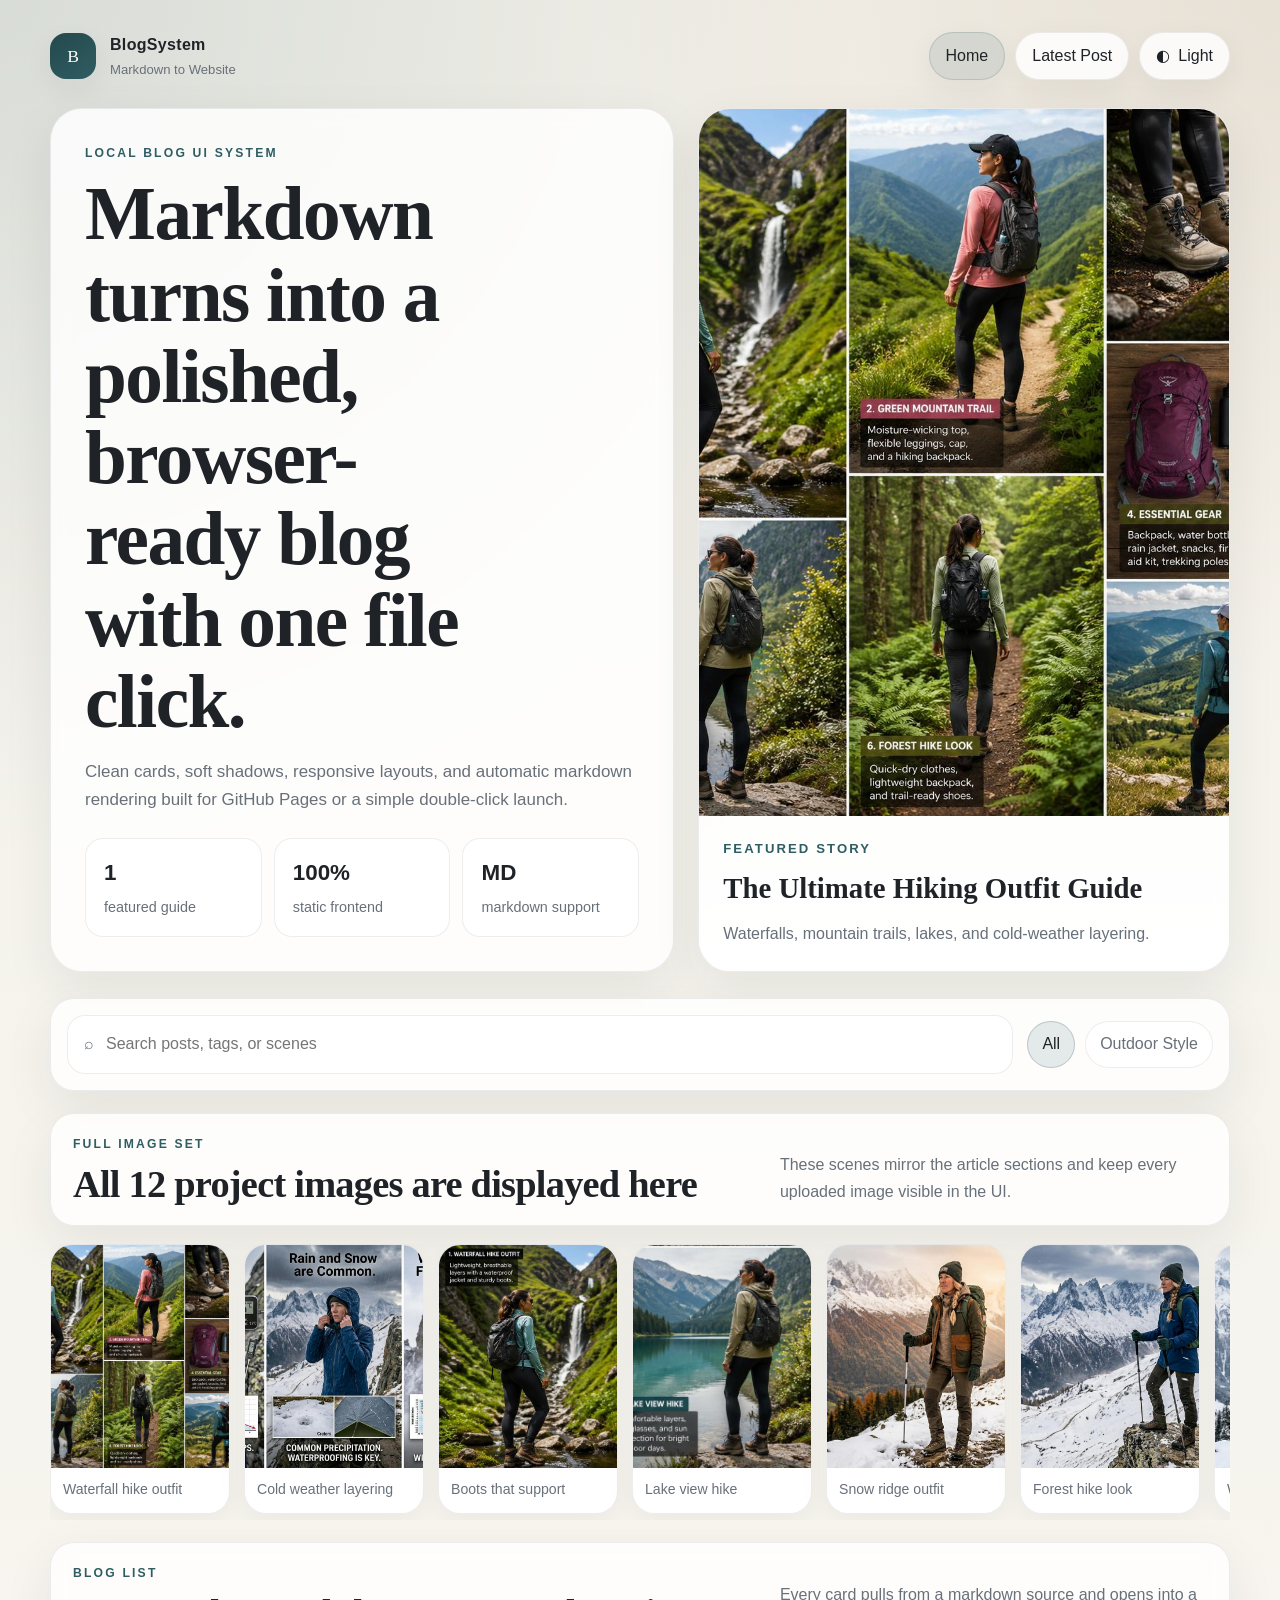
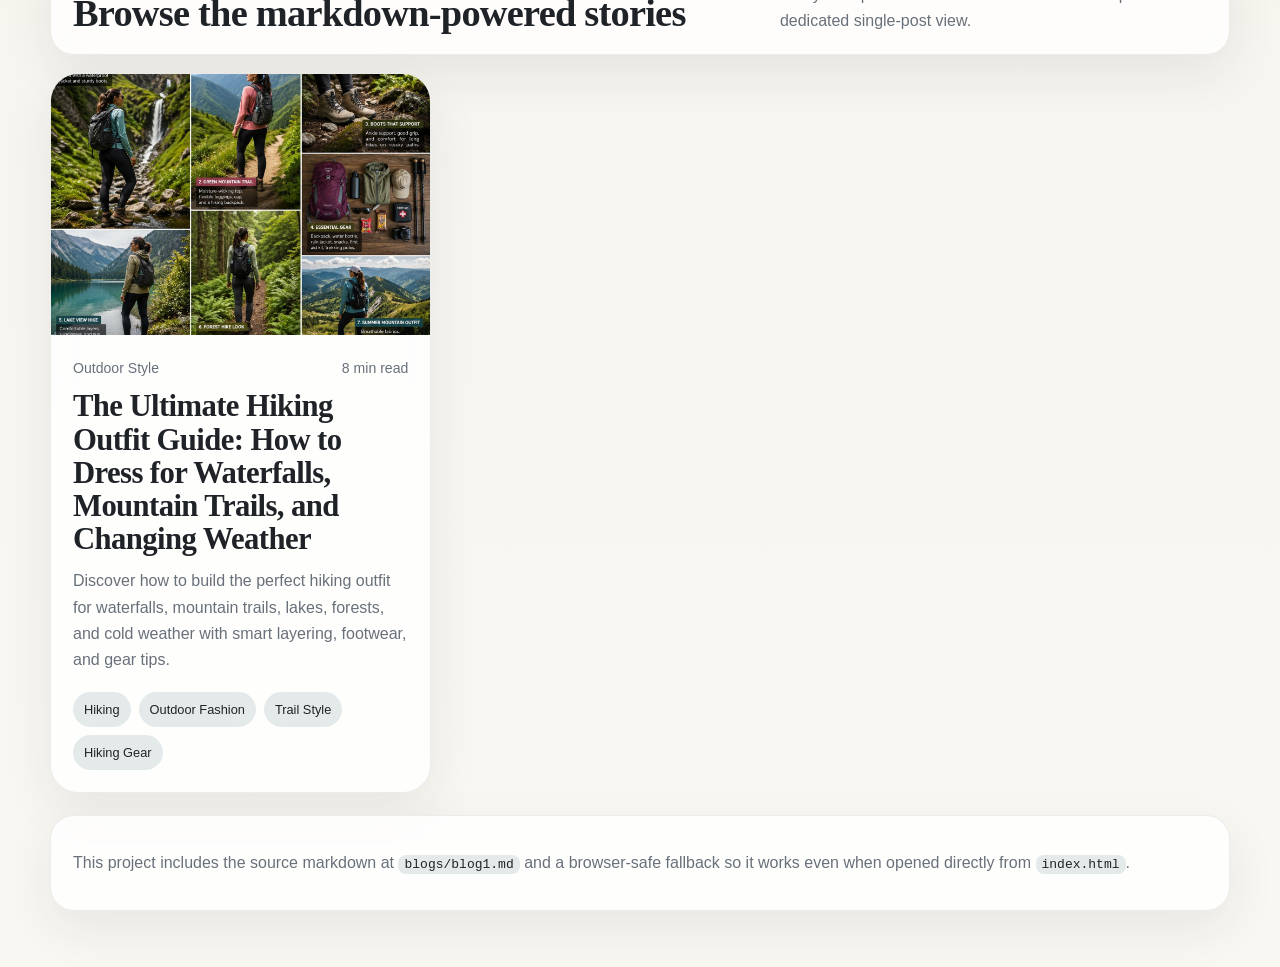
==== index.html @ ffedfe42 "blog system" ====
<!DOCTYPE html>
<html lang="en">
<head>
  <meta charset="UTF-8">
  <meta name="viewport" content="width=device-width, initial-scale=1.0">
  <title>Blog System | Outdoor Adventure Stories</title>
  <meta name="description" content="A local blog UI system that turns markdown into a beautiful, responsive hiking story website.">
  <meta property="og:title" content="Blog System | Outdoor Adventure Stories">
  <meta property="og:description" content="A clean Pinterest-style local blog interface powered by markdown content.">
  <meta property="og:type" content="website">
  <meta property="og:image" content="images/image1.jpg">
  <meta name="twitter:card" content="summary_large_image">
  <meta name="theme-color" content="#f4f1ea">
  <link rel="stylesheet" href="css/style.css">
</head>
<body data-page="home">
  <div class="page-shell">
    <header class="topbar">
      <a class="brand" href="index.html" aria-label="Blog system home">
        <span class="brand-mark">B</span>
        <span>
          <strong>BlogSystem</strong>
          <small>Markdown to Website</small>
        </span>
      </a>
      <nav class="topbar-actions">
        <a href="index.html" class="nav-link is-active">Home</a>
        <a href="post.html?slug=hiking-outfit-guide-weather-layering" class="nav-link">Latest Post</a>
        <button class="theme-toggle" type="button" data-theme-toggle aria-label="Toggle theme">
          <span class="theme-toggle-icon" aria-hidden="true">◐</span>
          <span data-theme-label>Light</span>
        </button>
      </nav>
    </header>

    <main>
      <section class="hero">
        <div class="hero-copy">
          <p class="eyebrow">Local Blog UI System</p>
          <h1>Markdown turns into a polished, browser-ready blog with one file click.</h1>
          <p class="hero-text">
            Clean cards, soft shadows, responsive layouts, and automatic markdown rendering built for GitHub Pages or a simple double-click launch.
          </p>
          <div class="hero-meta">
            <div>
              <strong>1</strong>
              <span>featured guide</span>
            </div>
            <div>
              <strong>100%</strong>
              <span>static frontend</span>
            </div>
            <div>
              <strong>MD</strong>
              <span>markdown support</span>
            </div>
          </div>
        </div>
        <div class="hero-visual">
          <div class="hero-card">
            <img src="images/image1.jpg" alt="Collage of hiking outfit ideas near waterfalls, trails, and mountains" data-fallback>
            <div class="hero-card-body">
              <p>Featured story</p>
              <h2>The Ultimate Hiking Outfit Guide</h2>
              <span>Waterfalls, mountain trails, lakes, and cold-weather layering.</span>
            </div>
          </div>
        </div>
      </section>

      <section class="toolbar" aria-label="Blog controls">
        <label class="search-box">
          <span aria-hidden="true">⌕</span>
          <input type="search" placeholder="Search posts, tags, or scenes" data-search>
        </label>
        <div class="filter-chips" data-filters></div>
      </section>

      <section class="visual-reel">
        <div class="section-heading">
          <div>
            <p class="eyebrow">Full image set</p>
            <h2>All 12 project images are displayed here</h2>
          </div>
          <p>These scenes mirror the article sections and keep every uploaded image visible in the UI.</p>
        </div>
        <div class="reel-grid" data-story-reel></div>
      </section>

      <section class="section-heading">
        <div>
          <p class="eyebrow">Blog list</p>
          <h2>Browse the markdown-powered stories</h2>
        </div>
        <p>Every card pulls from a markdown source and opens into a dedicated single-post view.</p>
      </section>

      <section class="post-grid" data-post-grid aria-live="polite"></section>

      <section class="footer-note">
        <p>
          This project includes the source markdown at <code>blogs/blog1.md</code> and a browser-safe fallback so it works even when opened directly from <code>index.html</code>.
        </p>
      </section>
    </main>
  </div>

  <script src="js/app.js" defer></script>
</body>
</html>
---- css/style.css ----
:root {
  --bg: #f4f1ea;
  --bg-soft: #f9f7f2;
  --surface: rgba(255, 255, 255, 0.82);
  --surface-strong: #ffffff;
  --text: #1f2328;
  --muted: #68707a;
  --border: rgba(31, 35, 40, 0.08);
  --shadow: 0 18px 50px rgba(31, 35, 40, 0.08);
  --shadow-soft: 0 10px 30px rgba(31, 35, 40, 0.06);
  --accent: #2f5d62;
  --accent-strong: #24494d;
  --accent-soft: rgba(47, 93, 98, 0.12);
  --card-radius: 26px;
  --content-width: 1180px;
  --serif: "Iowan Old Style", "Palatino Linotype", "Book Antiqua", Georgia, serif;
  --sans: "Avenir Next", "Segoe UI", "Trebuchet MS", sans-serif;
}

[data-theme="dark"] {
  --bg: #0f1417;
  --bg-soft: #141b1f;
  --surface: rgba(20, 27, 31, 0.84);
  --surface-strong: #182126;
  --text: #eff3f1;
  --muted: #9da8a6;
  --border: rgba(255, 255, 255, 0.08);
  --shadow: 0 18px 50px rgba(0, 0, 0, 0.35);
  --shadow-soft: 0 10px 30px rgba(0, 0, 0, 0.24);
  --accent: #93b7b3;
  --accent-strong: #cae1de;
  --accent-soft: rgba(147, 183, 179, 0.12);
}

* {
  box-sizing: border-box;
}

html {
  scroll-behavior: smooth;
}

body {
  margin: 0;
  color: var(--text);
  background:
    radial-gradient(circle at top left, rgba(47, 93, 98, 0.14), transparent 30%),
    radial-gradient(circle at top right, rgba(152, 124, 89, 0.14), transparent 24%),
    linear-gradient(180deg, var(--bg) 0%, var(--bg-soft) 100%);
  font-family: var(--sans);
  line-height: 1.65;
}

body::before {
  content: "";
  position: fixed;
  inset: 0;
  pointer-events: none;
  background-image: linear-gradient(rgba(255, 255, 255, 0.18) 1px, transparent 1px), linear-gradient(90deg, rgba(255, 255, 255, 0.18) 1px, transparent 1px);
  background-size: 42px 42px;
  mask-image: linear-gradient(180deg, rgba(0, 0, 0, 0.12), transparent 80%);
  opacity: 0.2;
}

img {
  max-width: 100%;
  display: block;
}

a {
  color: inherit;
  text-decoration: none;
}

button,
input {
  font: inherit;
}

.page-shell {
  width: min(var(--content-width), calc(100% - 32px));
  margin: 0 auto;
  padding: 22px 0 56px;
  position: relative;
  z-index: 1;
}

.topbar {
  display: flex;
  align-items: center;
  justify-content: space-between;
  gap: 18px;
  padding: 10px 0 28px;
}

.brand {
  display: inline-flex;
  align-items: center;
  gap: 14px;
}

.brand-mark {
  width: 46px;
  height: 46px;
  border-radius: 16px;
  display: grid;
  place-items: center;
  color: white;
  background: linear-gradient(145deg, var(--accent-strong), var(--accent));
  box-shadow: var(--shadow-soft);
  font-family: var(--serif);
  font-size: 1.1rem;
}

.brand strong,
.brand small {
  display: block;
}

.brand strong {
  font-size: 1rem;
  letter-spacing: 0.02em;
}

.brand small {
  color: var(--muted);
  font-size: 0.82rem;
}

.topbar-actions {
  display: flex;
  align-items: center;
  gap: 10px;
  flex-wrap: wrap;
}

.nav-link,
.theme-toggle {
  border: 1px solid var(--border);
  background: var(--surface);
  color: var(--text);
  border-radius: 999px;
  padding: 10px 16px;
  box-shadow: var(--shadow-soft);
  transition: transform 180ms ease, border-color 180ms ease, background 180ms ease;
}

.nav-link:hover,
.theme-toggle:hover {
  transform: translateY(-1px);
  border-color: rgba(47, 93, 98, 0.22);
}

.nav-link.is-active {
  background: var(--accent-soft);
  border-color: rgba(47, 93, 98, 0.18);
}

.theme-toggle {
  display: inline-flex;
  align-items: center;
  gap: 8px;
}

.theme-toggle-icon {
  font-size: 1rem;
}

.hero {
  display: grid;
  grid-template-columns: 1.08fr 0.92fr;
  gap: 24px;
  align-items: stretch;
  margin-bottom: 26px;
}

.hero-copy,
.hero-visual,
.toolbar,
.sidebar-card,
.footer-note,
.post-article,
.post-card,
.section-heading {
  border: 1px solid var(--border);
  background: var(--surface);
  backdrop-filter: blur(10px);
  box-shadow: var(--shadow);
}

.hero-copy {
  border-radius: calc(var(--card-radius) + 6px);
  padding: 34px;
  display: flex;
  flex-direction: column;
  justify-content: center;
}

.eyebrow {
  margin: 0 0 10px;
  text-transform: uppercase;
  letter-spacing: 0.18em;
  color: var(--accent);
  font-size: 0.76rem;
  font-weight: 700;
}

.hero h1,
.section-heading h2,
.post-title,
.post-article h1,
.post-article h2,
.post-article h3 {
  font-family: var(--serif);
  line-height: 1.08;
  letter-spacing: -0.02em;
}

.hero h1 {
  margin: 0;
  font-size: clamp(2.6rem, 6vw, 4.7rem);
  max-width: 11ch;
}

.hero-text {
  font-size: 1.06rem;
  color: var(--muted);
  max-width: 60ch;
  margin: 16px 0 0;
}

.hero-meta {
  display: grid;
  grid-template-columns: repeat(3, minmax(0, 1fr));
  gap: 12px;
  margin-top: 24px;
}

.hero-meta div {
  border-radius: 18px;
  padding: 16px 18px;
  background: var(--surface-strong);
  border: 1px solid var(--border);
}

.hero-meta strong {
  display: block;
  font-size: 1.4rem;
  margin-bottom: 2px;
}

.hero-meta span {
  color: var(--muted);
  font-size: 0.9rem;
}

.hero-visual {
  border-radius: calc(var(--card-radius) + 6px);
  overflow: hidden;
  min-height: 100%;
}

.hero-card {
  height: 100%;
  display: grid;
  grid-template-rows: 1fr auto;
}

.hero-card img {
  width: 100%;
  height: 100%;
  object-fit: cover;
  min-height: 320px;
}

.hero-card-body {
  padding: 22px 24px 24px;
  background: linear-gradient(180deg, rgba(255, 255, 255, 0.18), rgba(255, 255, 255, 0.92));
}

[data-theme="dark"] .hero-card-body {
  background: linear-gradient(180deg, rgba(24, 33, 38, 0.1), rgba(24, 33, 38, 0.96));
}

.hero-card-body p {
  margin: 0 0 6px;
  color: var(--accent);
  font-size: 0.82rem;
  text-transform: uppercase;
  letter-spacing: 0.16em;
  font-weight: 700;
}

.hero-card-body h2 {
  margin: 0;
  font-family: var(--serif);
  font-size: 1.8rem;
}

.hero-card-body span {
  color: var(--muted);
  display: block;
  margin-top: 8px;
}

.toolbar {
  border-radius: 24px;
  padding: 16px;
  margin-bottom: 22px;
  display: flex;
  align-items: center;
  justify-content: space-between;
  gap: 14px;
}

.search-box {
  flex: 1 1 280px;
  display: flex;
  align-items: center;
  gap: 10px;
  padding: 14px 16px;
  border-radius: 18px;
  background: var(--surface-strong);
  border: 1px solid var(--border);
}

.search-box span {
  color: var(--muted);
}

.search-box input {
  width: 100%;
  border: 0;
  outline: 0;
  background: transparent;
  color: var(--text);
}

.filter-chips {
  display: flex;
  gap: 10px;
  flex-wrap: wrap;
}

.chip {
  border: 1px solid var(--border);
  background: var(--surface-strong);
  color: var(--muted);
  border-radius: 999px;
  padding: 9px 14px;
  cursor: pointer;
  transition: all 180ms ease;
}

.chip:hover,
.chip.is-active {
  color: var(--text);
  border-color: rgba(47, 93, 98, 0.24);
  background: var(--accent-soft);
}

.section-heading {
  border-radius: 24px;
  padding: 20px 22px;
  margin-bottom: 18px;
  display: flex;
  gap: 20px;
  justify-content: space-between;
  align-items: end;
}

.section-heading h2 {
  margin: 0;
  font-size: clamp(1.7rem, 3vw, 2.4rem);
}

.section-heading p:last-child {
  margin: 0;
  max-width: 48ch;
  color: var(--muted);
}

.visual-reel {
  margin-bottom: 22px;
}

.reel-grid,
.gallery-grid {
  display: grid;
  gap: 14px;
}

.reel-grid {
  grid-template-columns: repeat(12, minmax(180px, 1fr));
  overflow-x: auto;
  padding-bottom: 6px;
}

.reel-card,
.gallery-card {
  margin: 0;
  border-radius: 22px;
  overflow: hidden;
  background: var(--surface-strong);
  border: 1px solid var(--border);
  box-shadow: var(--shadow-soft);
}

.reel-card {
  min-width: 180px;
}

.reel-card img,
.gallery-card img {
  width: 100%;
  display: block;
  object-fit: cover;
}

.reel-card img {
  aspect-ratio: 4 / 5;
}

.gallery-card img {
  aspect-ratio: 4 / 3;
}

.reel-card figcaption,
.gallery-card figcaption {
  padding: 10px 12px 12px;
  font-size: 0.88rem;
  color: var(--muted);
}

.gallery-heading {
  margin-top: 22px;
}

.gallery-grid {
  grid-template-columns: repeat(auto-fit, minmax(180px, 1fr));
}

.post-grid {
  column-count: 1;
  column-gap: 18px;
}

.post-card {
  break-inside: avoid;
  border-radius: 28px;
  overflow: hidden;
  margin-bottom: 18px;
  display: block;
  transform: translateZ(0);
}

.post-card:hover .post-image img {
  transform: scale(1.03);
}

.post-image {
  aspect-ratio: 16 / 11;
  overflow: hidden;
  background: linear-gradient(135deg, rgba(47, 93, 98, 0.18), rgba(152, 124, 89, 0.18));
}

.post-image img {
  width: 100%;
  height: 100%;
  object-fit: cover;
  transition: transform 280ms ease;
}

.post-content {
  padding: 22px;
}

.post-meta {
  display: flex;
  justify-content: space-between;
  gap: 14px;
  color: var(--muted);
  font-size: 0.88rem;
  margin-bottom: 10px;
}

.post-title {
  margin: 0;
  font-size: clamp(1.55rem, 2.4vw, 2rem);
}

.post-excerpt {
  margin: 12px 0 0;
  color: var(--muted);
}

.post-tags {
  display: flex;
  flex-wrap: wrap;
  gap: 8px;
  margin-top: 18px;
}

.tag {
  border-radius: 999px;
  padding: 7px 11px;
  background: var(--accent-soft);
  color: var(--text);
  font-size: 0.8rem;
}

.footer-note {
  margin-top: 22px;
  border-radius: 24px;
  padding: 18px 22px;
  color: var(--muted);
}

.footer-note code,
.sidebar-card code {
  background: var(--accent-soft);
  color: var(--text);
  padding: 2px 6px;
  border-radius: 8px;
}

.post-layout {
  display: grid;
  grid-template-columns: minmax(0, 1fr) 320px;
  gap: 22px;
  align-items: start;
}

.post-article {
  border-radius: 30px;
  overflow: hidden;
}

.post-hero {
  padding: 34px 34px 0;
}

.post-banner {
  margin-top: 22px;
  overflow: hidden;
  border-radius: 28px;
  aspect-ratio: 16 / 9;
  border: 1px solid var(--border);
  background: linear-gradient(135deg, rgba(47, 93, 98, 0.2), rgba(152, 124, 89, 0.2));
}

.post-banner img {
  width: 100%;
  height: 100%;
  object-fit: cover;
}

.post-intro {
  padding: 22px 34px 6px;
  color: var(--muted);
}

.post-body {
  padding: 10px 34px 36px;
}

.post-article h1 {
  margin: 12px 0 0;
  font-size: clamp(2.35rem, 5vw, 4.2rem);
}

.post-article h2 {
  margin: 2.2rem 0 0.8rem;
  font-size: clamp(1.5rem, 3vw, 2.25rem);
}

.post-article h3 {
  margin: 1.6rem 0 0.5rem;
  font-size: 1.25rem;
}

.post-article p,
.post-article ul,
.post-article ol {
  margin: 0 0 1rem;
  color: var(--text);
}

.post-article ul,
.post-article ol {
  padding-left: 1.25rem;
}

.post-article li + li {
  margin-top: 0.45rem;
}

.post-article strong {
  font-weight: 700;
}

.article-figure {
  margin: 1.4rem 0 1.8rem;
  border-radius: 24px;
  overflow: hidden;
  border: 1px solid var(--border);
  box-shadow: var(--shadow-soft);
  background: var(--surface-strong);
}

.article-figure img {
  width: 100%;
  max-height: 540px;
  object-fit: cover;
}

.article-figure figcaption {
  padding: 12px 16px;
  color: var(--muted);
  font-size: 0.92rem;
}

.story-gallery {
  padding: 0 34px 34px;
}

.sidebar-card {
  border-radius: 24px;
  padding: 20px;
  margin-bottom: 16px;
}

.accent-card {
  background:
    radial-gradient(circle at top right, rgba(47, 93, 98, 0.18), transparent 36%),
    var(--surface);
}

.toc {
  display: grid;
  gap: 10px;
}

.toc a {
  color: var(--muted);
  padding: 10px 12px;
  border-radius: 14px;
  background: var(--surface-strong);
  border: 1px solid transparent;
}

.toc a:hover {
  color: var(--text);
  border-color: var(--border);
}

.toc a.is-active {
  color: var(--text);
  background: var(--accent-soft);
  border-color: rgba(47, 93, 98, 0.18);
}

.back-link {
  display: inline-flex;
  justify-content: center;
  width: 100%;
  padding: 14px 16px;
  border-radius: 999px;
  background: var(--accent-strong);
  color: white;
  box-shadow: var(--shadow-soft);
}

.empty-state {
  padding: 32px 24px;
  border-radius: 24px;
  text-align: center;
  color: var(--muted);
  border: 1px dashed var(--border);
  background: var(--surface);
}

.visually-hidden {
  position: absolute;
  width: 1px;
  height: 1px;
  margin: -1px;
  padding: 0;
  overflow: hidden;
  clip: rect(0, 0, 0, 0);
  border: 0;
}

@media (min-width: 720px) {
  .post-grid {
    column-count: 2;
  }
}

@media (min-width: 1080px) {
  .post-grid {
    column-count: 3;
  }
}

@media (max-width: 1024px) {
  .hero,
  .post-layout {
    grid-template-columns: 1fr;
  }

  .post-sidebar {
    order: -1;
    display: grid;
    grid-template-columns: repeat(2, minmax(0, 1fr));
    gap: 16px;
  }

  .post-sidebar .sidebar-card {
    margin: 0;
  }
}

@media (max-width: 720px) {
  .page-shell {
    width: min(100% - 20px, var(--content-width));
    padding-top: 14px;
  }

  .topbar,
  .toolbar,
  .section-heading {
    flex-direction: column;
    align-items: stretch;
  }

  .hero-copy,
  .post-hero,
  .post-intro,
  .post-body {
    padding-left: 18px;
    padding-right: 18px;
  }

  .story-gallery {
    padding-left: 18px;
    padding-right: 18px;
    padding-bottom: 20px;
  }

  .hero-meta,
  .post-sidebar {
    grid-template-columns: 1fr;
  }

  .hero-copy,
  .toolbar,
  .section-heading,
  .footer-note,
  .sidebar-card,
  .post-card {
    border-radius: 22px;
  }
}
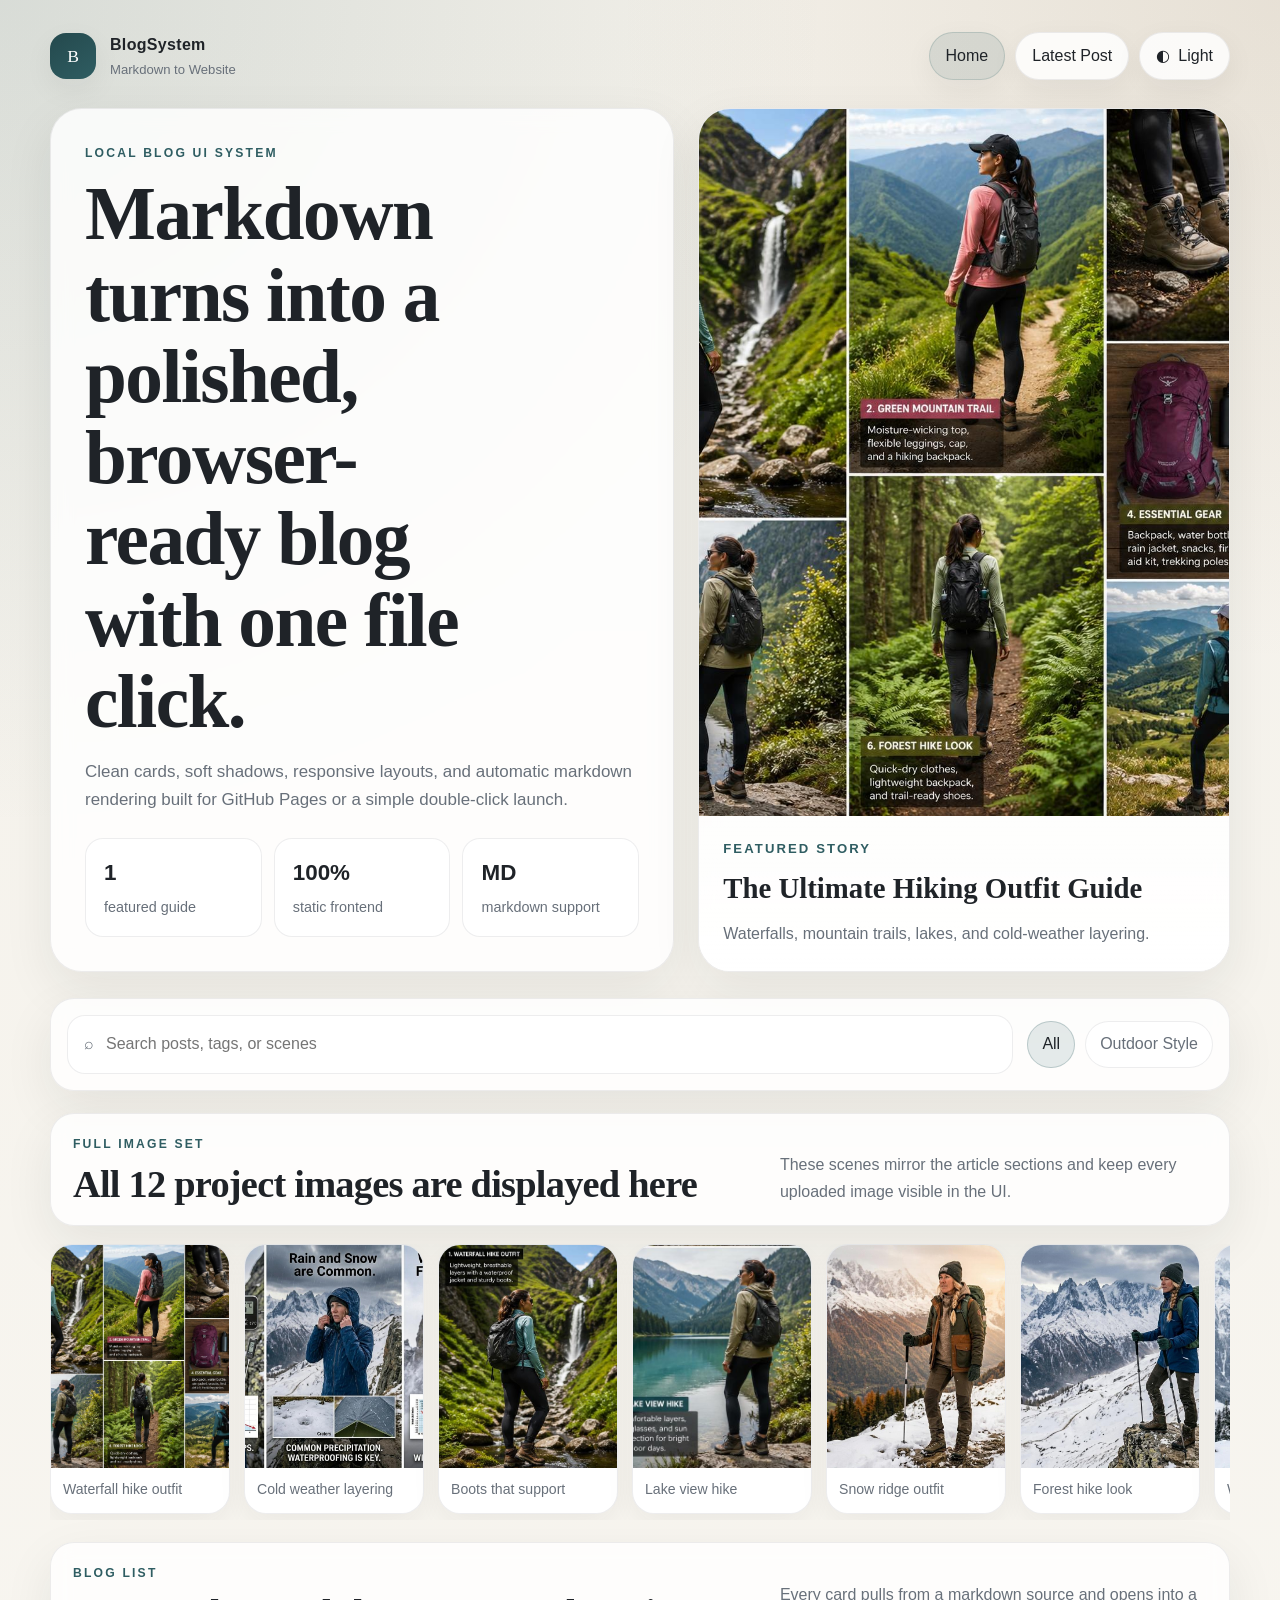
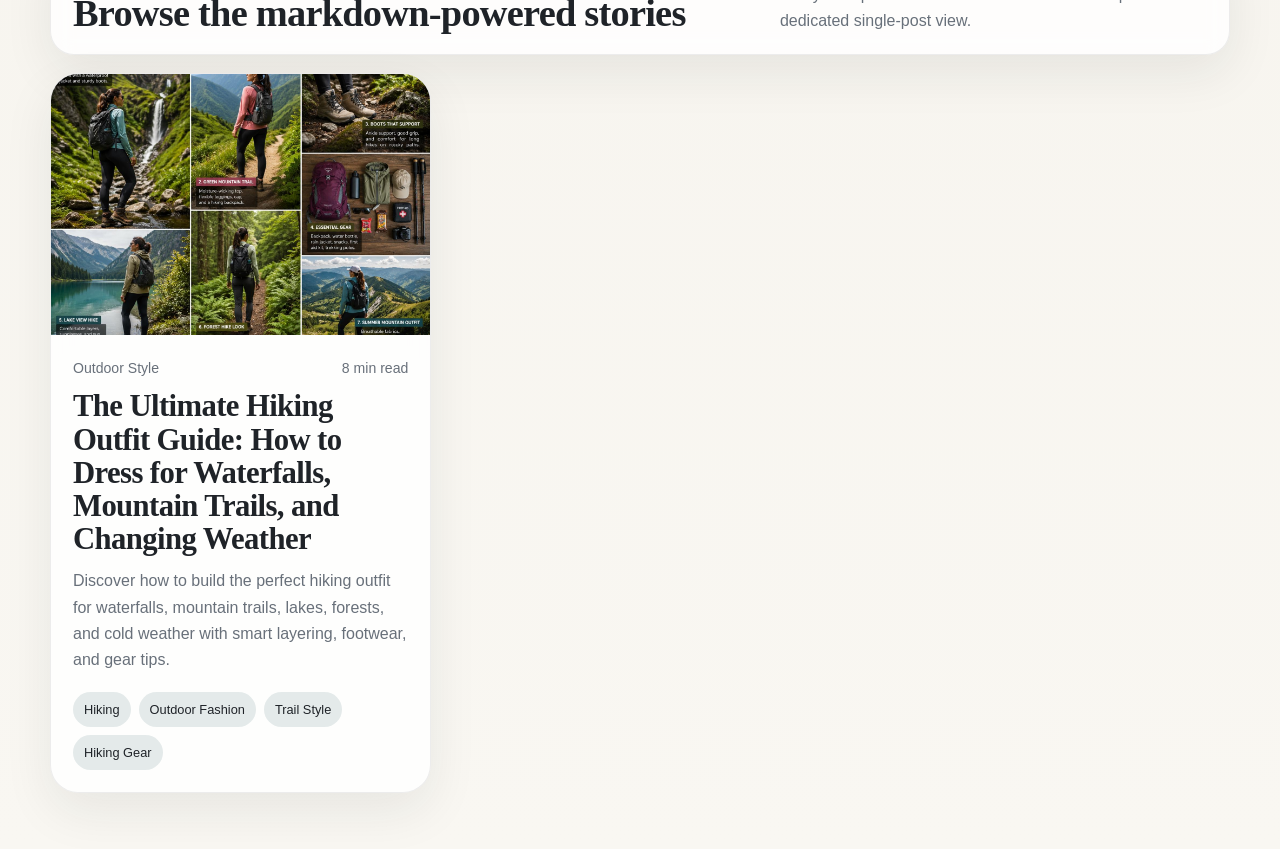
==== commit 148677bd: "Remove footer note from homepage" ====
--- a/index.html
+++ b/index.html
@@ -97,11 +97,6 @@
 
       <section class="post-grid" data-post-grid aria-live="polite"></section>
 
-      <section class="footer-note">
-        <p>
-          This project includes the source markdown at <code>blogs/blog1.md</code> and a browser-safe fallback so it works even when opened directly from <code>index.html</code>.
-        </p>
-      </section>
     </main>
   </div>
 
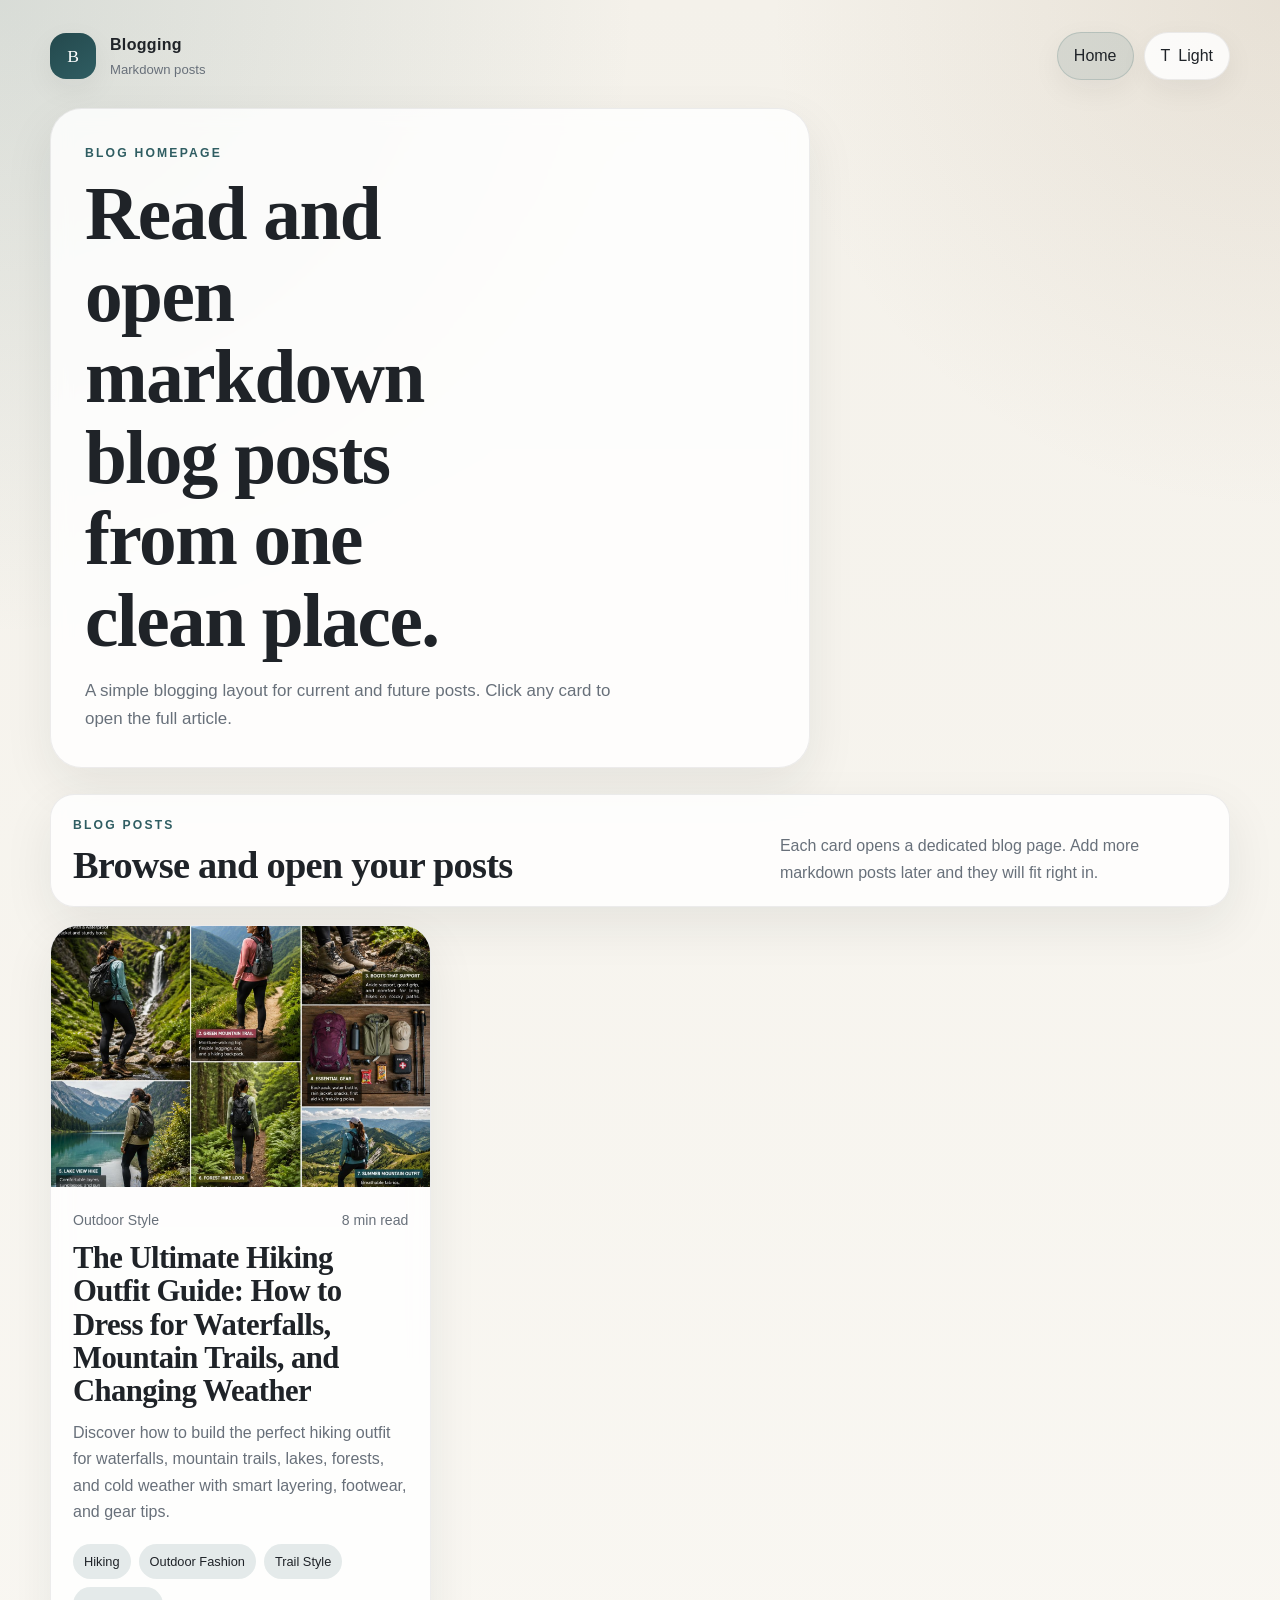
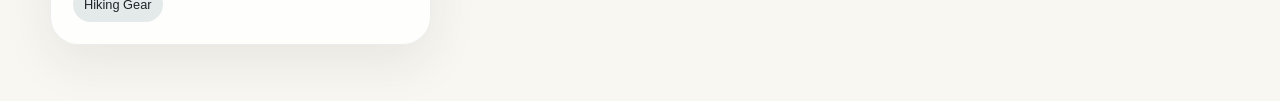
==== commit f346b850: "Simplify blog homepage and branding" ====
--- a/index.html
+++ b/index.html
@@ -3,10 +3,10 @@
 <head>
   <meta charset="UTF-8">
   <meta name="viewport" content="width=device-width, initial-scale=1.0">
-  <title>Blog System | Outdoor Adventure Stories</title>
-  <meta name="description" content="A local blog UI system that turns markdown into a beautiful, responsive hiking story website.">
-  <meta property="og:title" content="Blog System | Outdoor Adventure Stories">
-  <meta property="og:description" content="A clean Pinterest-style local blog interface powered by markdown content.">
+  <title>Blogging | Markdown Posts</title>
+  <meta name="description" content="A clean blogging homepage for markdown-powered posts.">
+  <meta property="og:title" content="Blogging | Markdown Posts">
+  <meta property="og:description" content="A simple, reusable blog interface powered by markdown content.">
   <meta property="og:type" content="website">
   <meta property="og:image" content="images/image1.jpg">
   <meta name="twitter:card" content="summary_large_image">
@@ -16,87 +16,42 @@
 <body data-page="home">
   <div class="page-shell">
     <header class="topbar">
-      <a class="brand" href="index.html" aria-label="Blog system home">
+      <a class="brand" href="index.html" aria-label="Blogging home">
         <span class="brand-mark">B</span>
         <span>
-          <strong>BlogSystem</strong>
-          <small>Markdown to Website</small>
+          <strong>Blogging</strong>
+          <small>Markdown posts</small>
         </span>
       </a>
       <nav class="topbar-actions">
         <a href="index.html" class="nav-link is-active">Home</a>
-        <a href="post.html?slug=hiking-outfit-guide-weather-layering" class="nav-link">Latest Post</a>
         <button class="theme-toggle" type="button" data-theme-toggle aria-label="Toggle theme">
-          <span class="theme-toggle-icon" aria-hidden="true">◐</span>
+          <span class="theme-toggle-icon" aria-hidden="true">T</span>
           <span data-theme-label>Light</span>
         </button>
       </nav>
     </header>
 
     <main>
-      <section class="hero">
+      <section class="hero hero-minimal">
         <div class="hero-copy">
-          <p class="eyebrow">Local Blog UI System</p>
-          <h1>Markdown turns into a polished, browser-ready blog with one file click.</h1>
+          <p class="eyebrow">Blog homepage</p>
+          <h1>Read and open markdown blog posts from one clean place.</h1>
           <p class="hero-text">
-            Clean cards, soft shadows, responsive layouts, and automatic markdown rendering built for GitHub Pages or a simple double-click launch.
+            A simple blogging layout for current and future posts. Click any card to open the full article.
           </p>
-          <div class="hero-meta">
-            <div>
-              <strong>1</strong>
-              <span>featured guide</span>
-            </div>
-            <div>
-              <strong>100%</strong>
-              <span>static frontend</span>
-            </div>
-            <div>
-              <strong>MD</strong>
-              <span>markdown support</span>
-            </div>
-          </div>
         </div>
-        <div class="hero-visual">
-          <div class="hero-card">
-            <img src="images/image1.jpg" alt="Collage of hiking outfit ideas near waterfalls, trails, and mountains" data-fallback>
-            <div class="hero-card-body">
-              <p>Featured story</p>
-              <h2>The Ultimate Hiking Outfit Guide</h2>
-              <span>Waterfalls, mountain trails, lakes, and cold-weather layering.</span>
-            </div>
-          </div>
-        </div>
-      </section>
-
-      <section class="toolbar" aria-label="Blog controls">
-        <label class="search-box">
-          <span aria-hidden="true">⌕</span>
-          <input type="search" placeholder="Search posts, tags, or scenes" data-search>
-        </label>
-        <div class="filter-chips" data-filters></div>
-      </section>
-
-      <section class="visual-reel">
-        <div class="section-heading">
-          <div>
-            <p class="eyebrow">Full image set</p>
-            <h2>All 12 project images are displayed here</h2>
-          </div>
-          <p>These scenes mirror the article sections and keep every uploaded image visible in the UI.</p>
-        </div>
-        <div class="reel-grid" data-story-reel></div>
       </section>
 
       <section class="section-heading">
         <div>
-          <p class="eyebrow">Blog list</p>
-          <h2>Browse the markdown-powered stories</h2>
+          <p class="eyebrow">Blog posts</p>
+          <h2>Browse and open your posts</h2>
         </div>
-        <p>Every card pulls from a markdown source and opens into a dedicated single-post view.</p>
+        <p>Each card opens a dedicated blog page. Add more markdown posts later and they will fit right in.</p>
       </section>
 
       <section class="post-grid" data-post-grid aria-live="polite"></section>
-
     </main>
   </div>
 
--- a/css/style.css
+++ b/css/style.css
@@ -174,6 +174,10 @@
   margin-bottom: 26px;
 }
 
+.hero-minimal {
+  grid-template-columns: 1fr;
+}
+
 .hero-copy,
 .hero-visual,
 .toolbar,
@@ -196,6 +200,10 @@
   justify-content: center;
 }
 
+.hero-minimal .hero-copy {
+  max-width: 760px;
+}
+
 .eyebrow {
   margin: 0 0 10px;
   text-transform: uppercase;
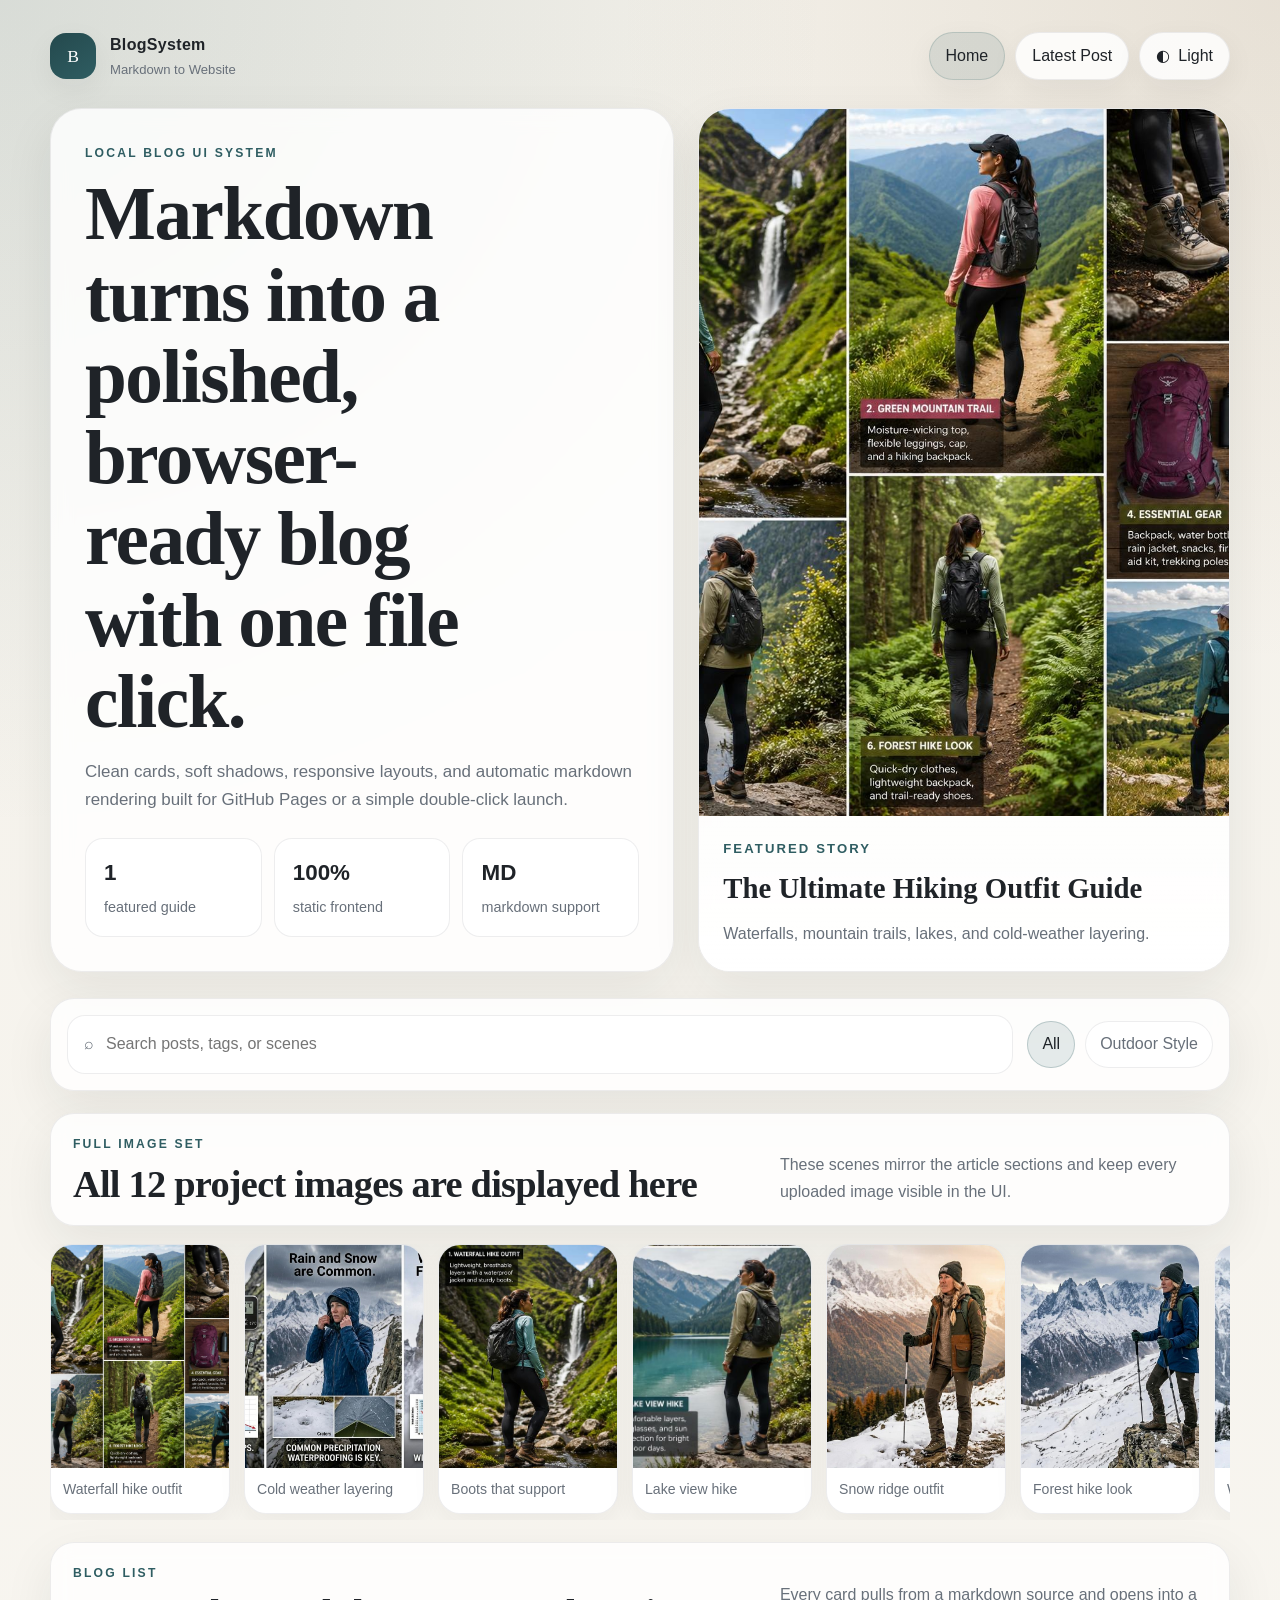
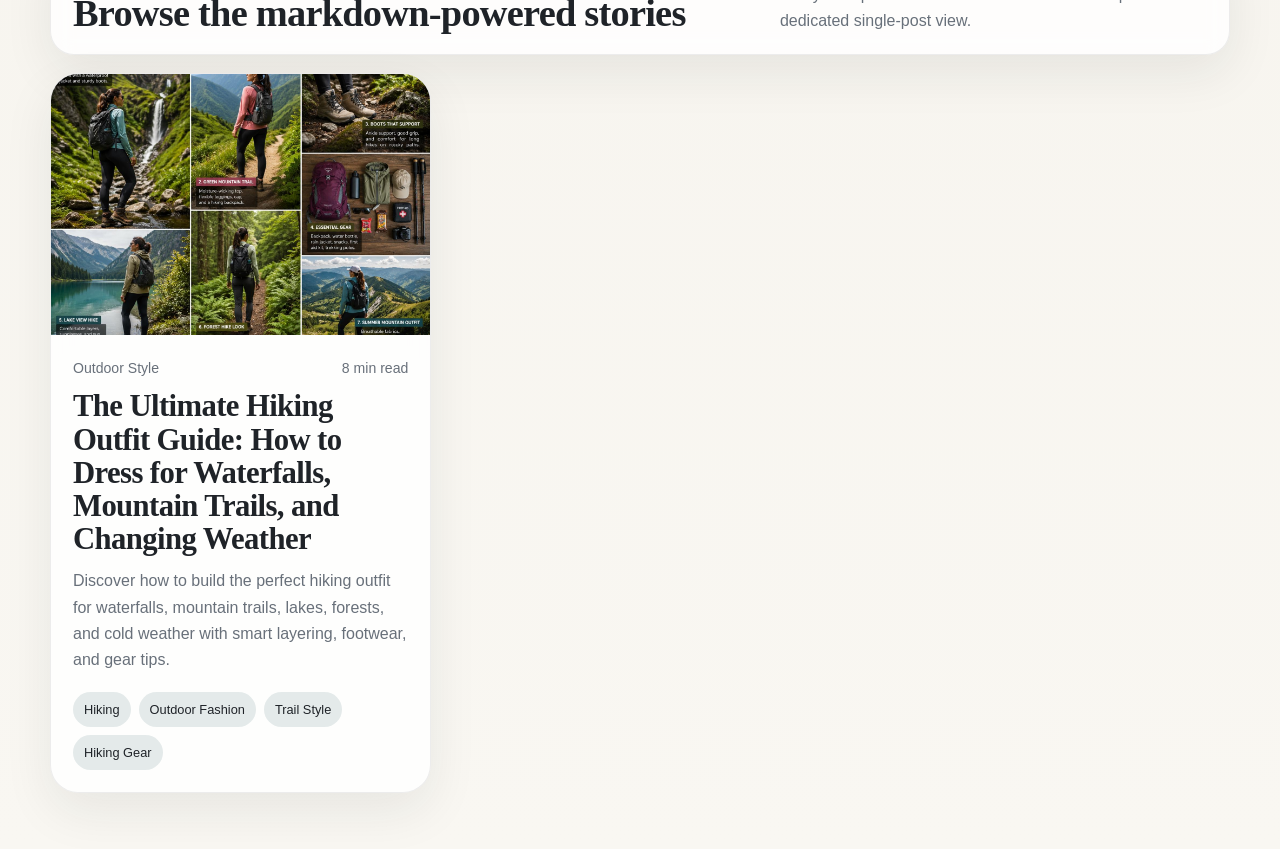
==== commit aab318cf: "Revert "Simplify blog homepage and branding" This reverts commit f346b850032383a545d739010d9351ebd40" ====
--- a/index.html
+++ b/index.html
@@ -3,10 +3,10 @@
 <head>
   <meta charset="UTF-8">
   <meta name="viewport" content="width=device-width, initial-scale=1.0">
-  <title>Blogging | Markdown Posts</title>
-  <meta name="description" content="A clean blogging homepage for markdown-powered posts.">
-  <meta property="og:title" content="Blogging | Markdown Posts">
-  <meta property="og:description" content="A simple, reusable blog interface powered by markdown content.">
+  <title>Blog System | Outdoor Adventure Stories</title>
+  <meta name="description" content="A local blog UI system that turns markdown into a beautiful, responsive hiking story website.">
+  <meta property="og:title" content="Blog System | Outdoor Adventure Stories">
+  <meta property="og:description" content="A clean Pinterest-style local blog interface powered by markdown content.">
   <meta property="og:type" content="website">
   <meta property="og:image" content="images/image1.jpg">
   <meta name="twitter:card" content="summary_large_image">
@@ -16,42 +16,87 @@
 <body data-page="home">
   <div class="page-shell">
     <header class="topbar">
-      <a class="brand" href="index.html" aria-label="Blogging home">
+      <a class="brand" href="index.html" aria-label="Blog system home">
         <span class="brand-mark">B</span>
         <span>
-          <strong>Blogging</strong>
-          <small>Markdown posts</small>
+          <strong>BlogSystem</strong>
+          <small>Markdown to Website</small>
         </span>
       </a>
       <nav class="topbar-actions">
         <a href="index.html" class="nav-link is-active">Home</a>
+        <a href="post.html?slug=hiking-outfit-guide-weather-layering" class="nav-link">Latest Post</a>
         <button class="theme-toggle" type="button" data-theme-toggle aria-label="Toggle theme">
-          <span class="theme-toggle-icon" aria-hidden="true">T</span>
+          <span class="theme-toggle-icon" aria-hidden="true">◐</span>
           <span data-theme-label>Light</span>
         </button>
       </nav>
     </header>
 
     <main>
-      <section class="hero hero-minimal">
+      <section class="hero">
         <div class="hero-copy">
-          <p class="eyebrow">Blog homepage</p>
-          <h1>Read and open markdown blog posts from one clean place.</h1>
+          <p class="eyebrow">Local Blog UI System</p>
+          <h1>Markdown turns into a polished, browser-ready blog with one file click.</h1>
           <p class="hero-text">
-            A simple blogging layout for current and future posts. Click any card to open the full article.
+            Clean cards, soft shadows, responsive layouts, and automatic markdown rendering built for GitHub Pages or a simple double-click launch.
           </p>
+          <div class="hero-meta">
+            <div>
+              <strong>1</strong>
+              <span>featured guide</span>
+            </div>
+            <div>
+              <strong>100%</strong>
+              <span>static frontend</span>
+            </div>
+            <div>
+              <strong>MD</strong>
+              <span>markdown support</span>
+            </div>
+          </div>
         </div>
+        <div class="hero-visual">
+          <div class="hero-card">
+            <img src="images/image1.jpg" alt="Collage of hiking outfit ideas near waterfalls, trails, and mountains" data-fallback>
+            <div class="hero-card-body">
+              <p>Featured story</p>
+              <h2>The Ultimate Hiking Outfit Guide</h2>
+              <span>Waterfalls, mountain trails, lakes, and cold-weather layering.</span>
+            </div>
+          </div>
+        </div>
+      </section>
+
+      <section class="toolbar" aria-label="Blog controls">
+        <label class="search-box">
+          <span aria-hidden="true">⌕</span>
+          <input type="search" placeholder="Search posts, tags, or scenes" data-search>
+        </label>
+        <div class="filter-chips" data-filters></div>
+      </section>
+
+      <section class="visual-reel">
+        <div class="section-heading">
+          <div>
+            <p class="eyebrow">Full image set</p>
+            <h2>All 12 project images are displayed here</h2>
+          </div>
+          <p>These scenes mirror the article sections and keep every uploaded image visible in the UI.</p>
+        </div>
+        <div class="reel-grid" data-story-reel></div>
       </section>
 
       <section class="section-heading">
         <div>
-          <p class="eyebrow">Blog posts</p>
-          <h2>Browse and open your posts</h2>
+          <p class="eyebrow">Blog list</p>
+          <h2>Browse the markdown-powered stories</h2>
         </div>
-        <p>Each card opens a dedicated blog page. Add more markdown posts later and they will fit right in.</p>
+        <p>Every card pulls from a markdown source and opens into a dedicated single-post view.</p>
       </section>
 
       <section class="post-grid" data-post-grid aria-live="polite"></section>
+
     </main>
   </div>
 
--- a/css/style.css
+++ b/css/style.css
@@ -174,10 +174,6 @@
   margin-bottom: 26px;
 }
 
-.hero-minimal {
-  grid-template-columns: 1fr;
-}
-
 .hero-copy,
 .hero-visual,
 .toolbar,
@@ -200,10 +196,6 @@
   justify-content: center;
 }
 
-.hero-minimal .hero-copy {
-  max-width: 760px;
-}
-
 .eyebrow {
   margin: 0 0 10px;
   text-transform: uppercase;
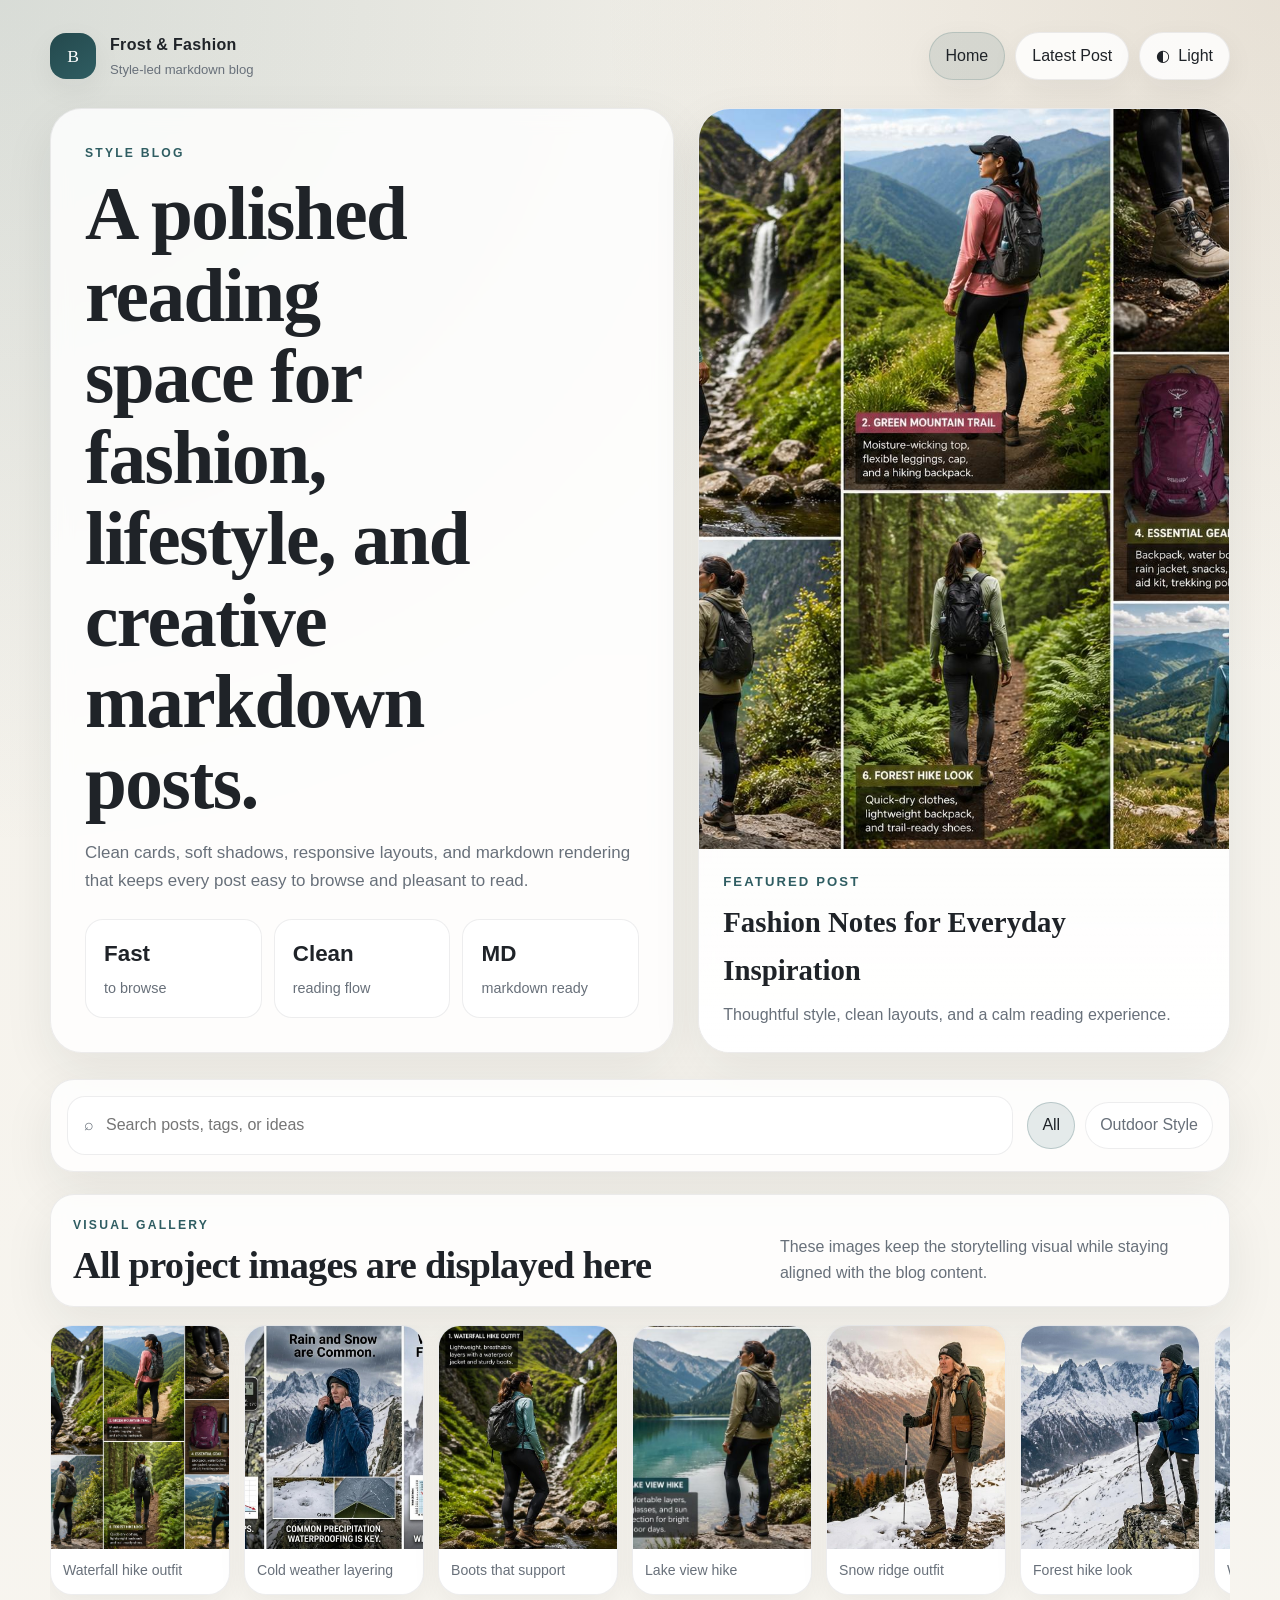
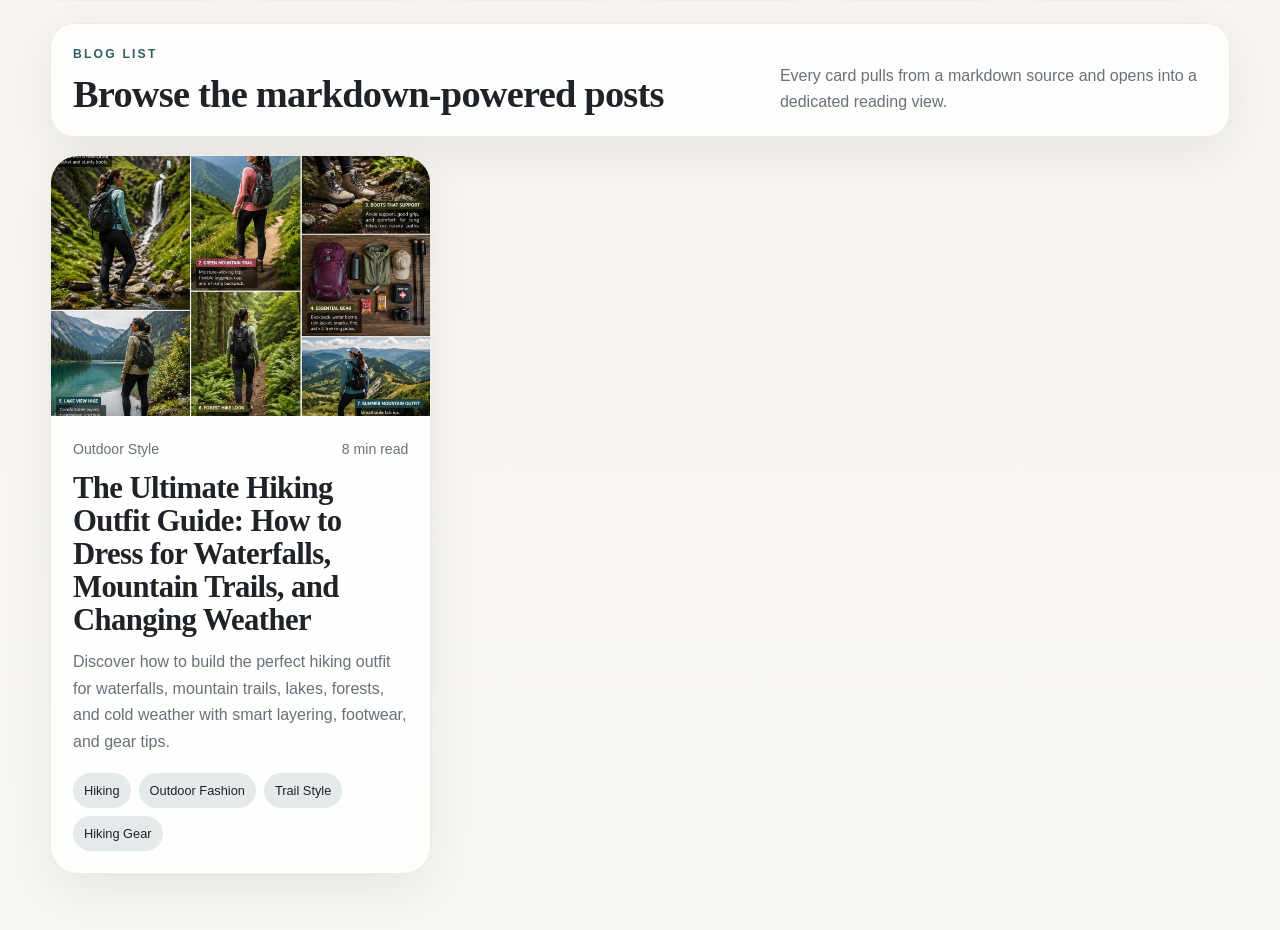
==== commit b2af9988: "Rename blog to Frost & Fashion" ====
--- a/index.html
+++ b/index.html
@@ -3,10 +3,10 @@
 <head>
   <meta charset="UTF-8">
   <meta name="viewport" content="width=device-width, initial-scale=1.0">
-  <title>Blog System | Outdoor Adventure Stories</title>
-  <meta name="description" content="A local blog UI system that turns markdown into a beautiful, responsive hiking story website.">
-  <meta property="og:title" content="Blog System | Outdoor Adventure Stories">
-  <meta property="og:description" content="A clean Pinterest-style local blog interface powered by markdown content.">
+  <title>Frost & Fashion | Markdown Posts</title>
+  <meta name="description" content="A polished blog homepage for stylish markdown posts, designed for clean reading and quick browsing.">
+  <meta property="og:title" content="Frost & Fashion | Markdown Posts">
+  <meta property="og:description" content="A polished blog homepage for stylish markdown posts, designed for clean reading and quick browsing.">
   <meta property="og:type" content="website">
   <meta property="og:image" content="images/image1.jpg">
   <meta name="twitter:card" content="summary_large_image">
@@ -16,11 +16,11 @@
 <body data-page="home">
   <div class="page-shell">
     <header class="topbar">
-      <a class="brand" href="index.html" aria-label="Blog system home">
+      <a class="brand" href="index.html" aria-label="Frost & Fashion home">
         <span class="brand-mark">B</span>
         <span>
-          <strong>BlogSystem</strong>
-          <small>Markdown to Website</small>
+          <strong>Frost & Fashion</strong>
+          <small>Style-led markdown blog</small>
         </span>
       </a>
       <nav class="topbar-actions">
@@ -36,33 +36,33 @@
     <main>
       <section class="hero">
         <div class="hero-copy">
-          <p class="eyebrow">Local Blog UI System</p>
-          <h1>Markdown turns into a polished, browser-ready blog with one file click.</h1>
+          <p class="eyebrow">Style blog</p>
+          <h1>A polished reading space for fashion, lifestyle, and creative markdown posts.</h1>
           <p class="hero-text">
-            Clean cards, soft shadows, responsive layouts, and automatic markdown rendering built for GitHub Pages or a simple double-click launch.
+            Clean cards, soft shadows, responsive layouts, and markdown rendering that keeps every post easy to browse and pleasant to read.
           </p>
           <div class="hero-meta">
             <div>
-              <strong>1</strong>
-              <span>featured guide</span>
+              <strong>Fast</strong>
+              <span>to browse</span>
             </div>
             <div>
-              <strong>100%</strong>
-              <span>static frontend</span>
+              <strong>Clean</strong>
+              <span>reading flow</span>
             </div>
             <div>
               <strong>MD</strong>
-              <span>markdown support</span>
+              <span>markdown ready</span>
             </div>
           </div>
         </div>
         <div class="hero-visual">
           <div class="hero-card">
-            <img src="images/image1.jpg" alt="Collage of hiking outfit ideas near waterfalls, trails, and mountains" data-fallback>
+            <img src="images/image1.jpg" alt="Editorial style collage for a fashion and lifestyle blog" data-fallback>
             <div class="hero-card-body">
-              <p>Featured story</p>
-              <h2>The Ultimate Hiking Outfit Guide</h2>
-              <span>Waterfalls, mountain trails, lakes, and cold-weather layering.</span>
+              <p>Featured post</p>
+              <h2>Fashion Notes for Everyday Inspiration</h2>
+              <span>Thoughtful style, clean layouts, and a calm reading experience.</span>
             </div>
           </div>
         </div>
@@ -71,7 +71,7 @@
       <section class="toolbar" aria-label="Blog controls">
         <label class="search-box">
           <span aria-hidden="true">⌕</span>
-          <input type="search" placeholder="Search posts, tags, or scenes" data-search>
+          <input type="search" placeholder="Search posts, tags, or ideas" data-search>
         </label>
         <div class="filter-chips" data-filters></div>
       </section>
@@ -79,10 +79,10 @@
       <section class="visual-reel">
         <div class="section-heading">
           <div>
-            <p class="eyebrow">Full image set</p>
-            <h2>All 12 project images are displayed here</h2>
+            <p class="eyebrow">Visual gallery</p>
+            <h2>All project images are displayed here</h2>
           </div>
-          <p>These scenes mirror the article sections and keep every uploaded image visible in the UI.</p>
+          <p>These images keep the storytelling visual while staying aligned with the blog content.</p>
         </div>
         <div class="reel-grid" data-story-reel></div>
       </section>
@@ -90,9 +90,9 @@
       <section class="section-heading">
         <div>
           <p class="eyebrow">Blog list</p>
-          <h2>Browse the markdown-powered stories</h2>
+          <h2>Browse the markdown-powered posts</h2>
         </div>
-        <p>Every card pulls from a markdown source and opens into a dedicated single-post view.</p>
+        <p>Every card pulls from a markdown source and opens into a dedicated reading view.</p>
       </section>
 
       <section class="post-grid" data-post-grid aria-live="polite"></section>
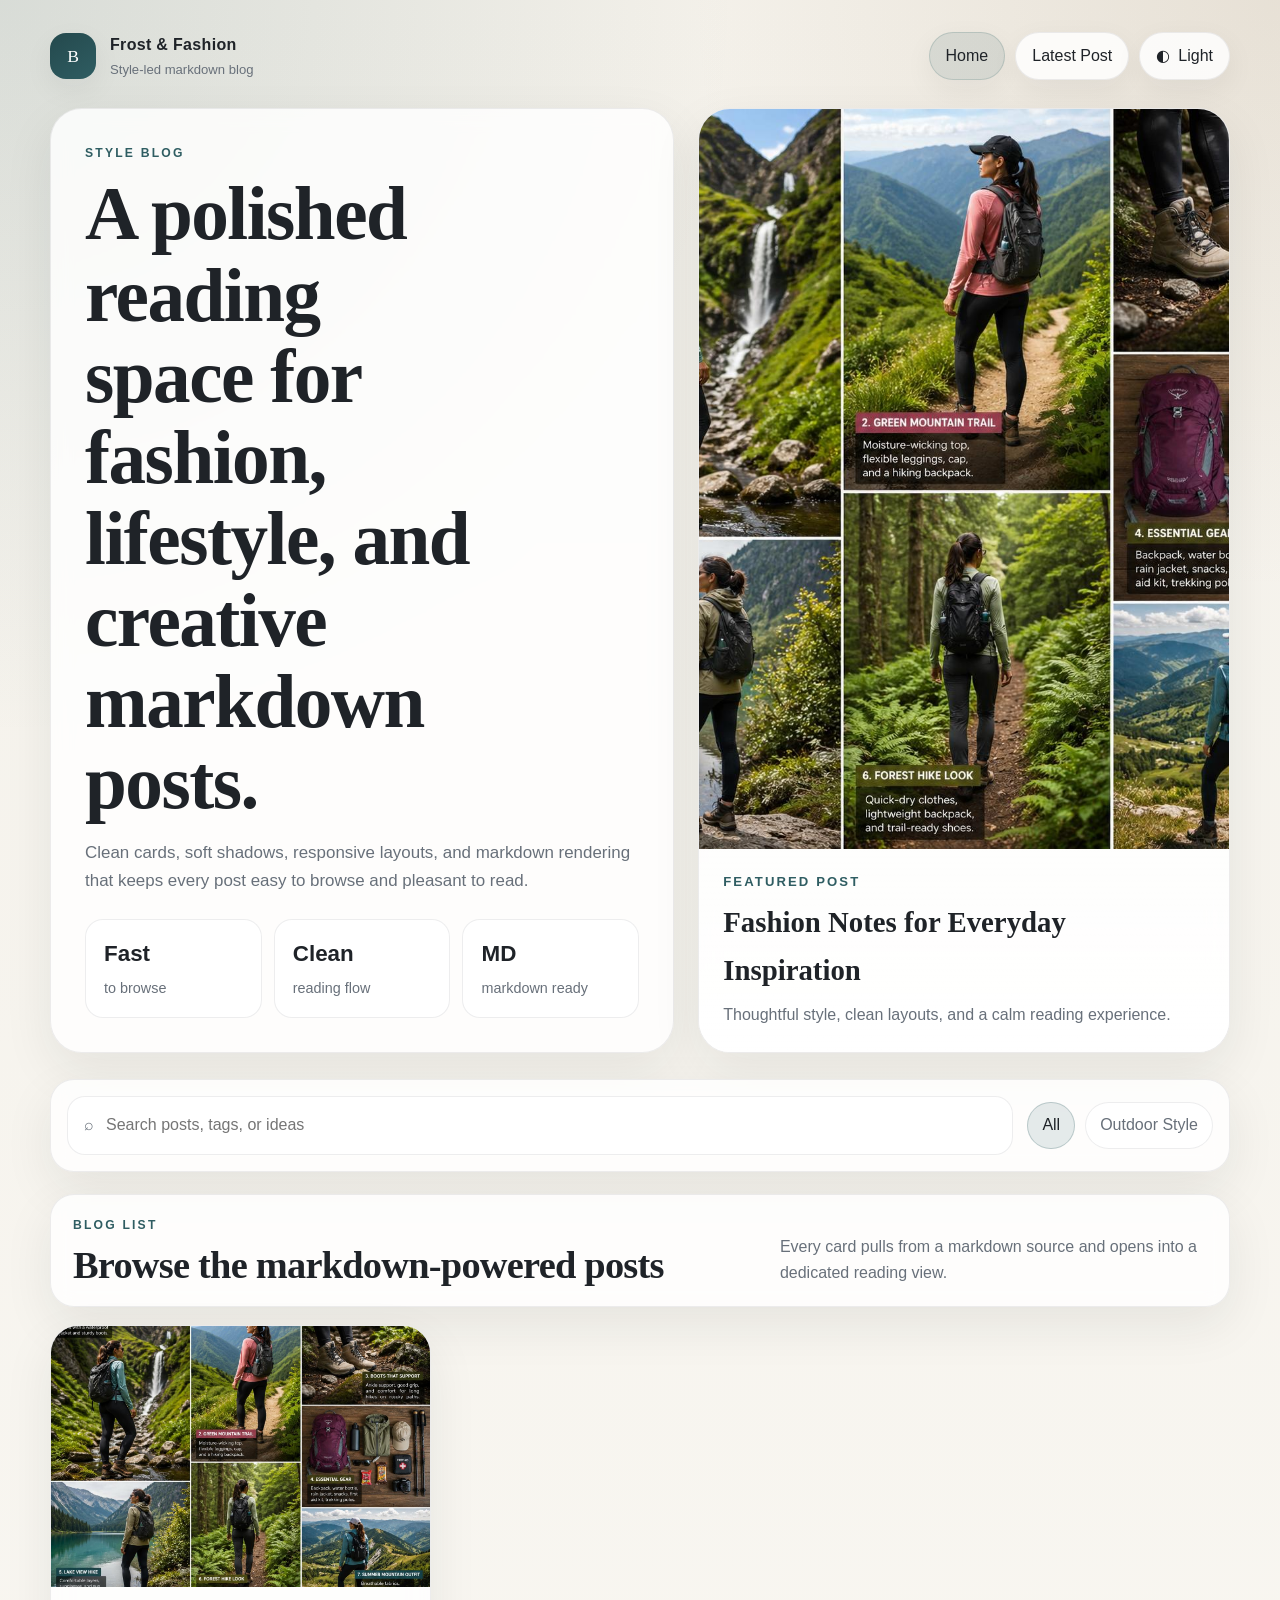
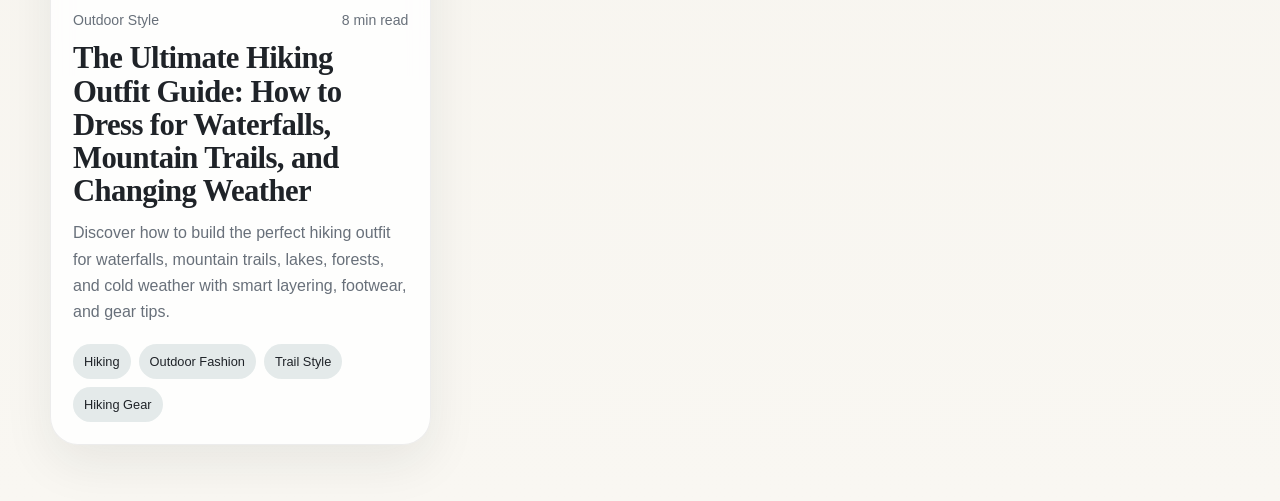
==== commit 0b8801c1: "Improve image zoom and download" ====
--- a/index.html
+++ b/index.html
@@ -58,7 +58,7 @@
         </div>
         <div class="hero-visual">
           <div class="hero-card">
-            <img src="images/image1.jpg" alt="Editorial style collage for a fashion and lifestyle blog" data-fallback>
+            <img src="images/image1.jpg" alt="Editorial style collage for a fashion and lifestyle blog" data-fallback data-zoomable="true" data-caption="Fashion Notes for Everyday Inspiration">
             <div class="hero-card-body">
               <p>Featured post</p>
               <h2>Fashion Notes for Everyday Inspiration</h2>
@@ -74,17 +74,6 @@
           <input type="search" placeholder="Search posts, tags, or ideas" data-search>
         </label>
         <div class="filter-chips" data-filters></div>
-      </section>
-
-      <section class="visual-reel">
-        <div class="section-heading">
-          <div>
-            <p class="eyebrow">Visual gallery</p>
-            <h2>All project images are displayed here</h2>
-          </div>
-          <p>These images keep the storytelling visual while staying aligned with the blog content.</p>
-        </div>
-        <div class="reel-grid" data-story-reel></div>
       </section>
 
       <section class="section-heading">
--- a/css/style.css
+++ b/css/style.css
@@ -67,6 +67,10 @@
   display: block;
 }
 
+img[data-zoomable] {
+  cursor: zoom-in;
+}
+
 a {
   color: inherit;
   text-decoration: none;
@@ -620,6 +624,89 @@
   font-size: 0.92rem;
 }
 
+.image-lightbox {
+  position: fixed;
+  inset: 0;
+  z-index: 1000;
+  display: none;
+}
+
+.image-lightbox.is-open {
+  display: block;
+}
+
+.image-lightbox__backdrop {
+  position: absolute;
+  inset: 0;
+  background: rgba(8, 12, 14, 0.78);
+  backdrop-filter: blur(10px);
+}
+
+.image-lightbox__panel {
+  position: relative;
+  z-index: 1;
+  width: min(92vw, 1100px);
+  height: min(88vh, 920px);
+  margin: 5vh auto 0;
+  display: grid;
+  grid-template-rows: minmax(0, 1fr) auto;
+  gap: 14px;
+  padding: 16px;
+  border-radius: 28px;
+  background: rgba(12, 16, 18, 0.92);
+  border: 1px solid rgba(255, 255, 255, 0.12);
+  box-shadow: 0 30px 90px rgba(0, 0, 0, 0.4);
+}
+
+.image-lightbox__image {
+  width: 100%;
+  height: 100%;
+  object-fit: contain;
+  border-radius: 18px;
+  background: rgba(255, 255, 255, 0.03);
+}
+
+.image-lightbox__close {
+  position: absolute;
+  top: 10px;
+  right: 10px;
+  width: 42px;
+  height: 42px;
+  border: 0;
+  border-radius: 999px;
+  background: rgba(255, 255, 255, 0.12);
+  color: white;
+  font-size: 1.8rem;
+  line-height: 1;
+  cursor: pointer;
+}
+
+.image-lightbox__footer {
+  display: flex;
+  align-items: center;
+  justify-content: space-between;
+  gap: 12px;
+  color: white;
+}
+
+.image-lightbox__caption {
+  margin: 0;
+  color: rgba(255, 255, 255, 0.82);
+}
+
+.image-lightbox__download {
+  flex: 0 0 auto;
+  padding: 10px 16px;
+  border-radius: 999px;
+  background: white;
+  color: #111;
+  font-weight: 600;
+}
+
+body.has-lightbox-open {
+  overflow: hidden;
+}
+
 .story-gallery {
   padding: 0 34px 34px;
 }
@@ -761,4 +848,15 @@
   .post-card {
     border-radius: 22px;
   }
-}
+
+  .image-lightbox__panel {
+    width: min(94vw, 1100px);
+    height: min(84vh, 920px);
+    margin-top: 8vh;
+  }
+
+  .image-lightbox__footer {
+    flex-direction: column;
+    align-items: stretch;
+  }
+}
